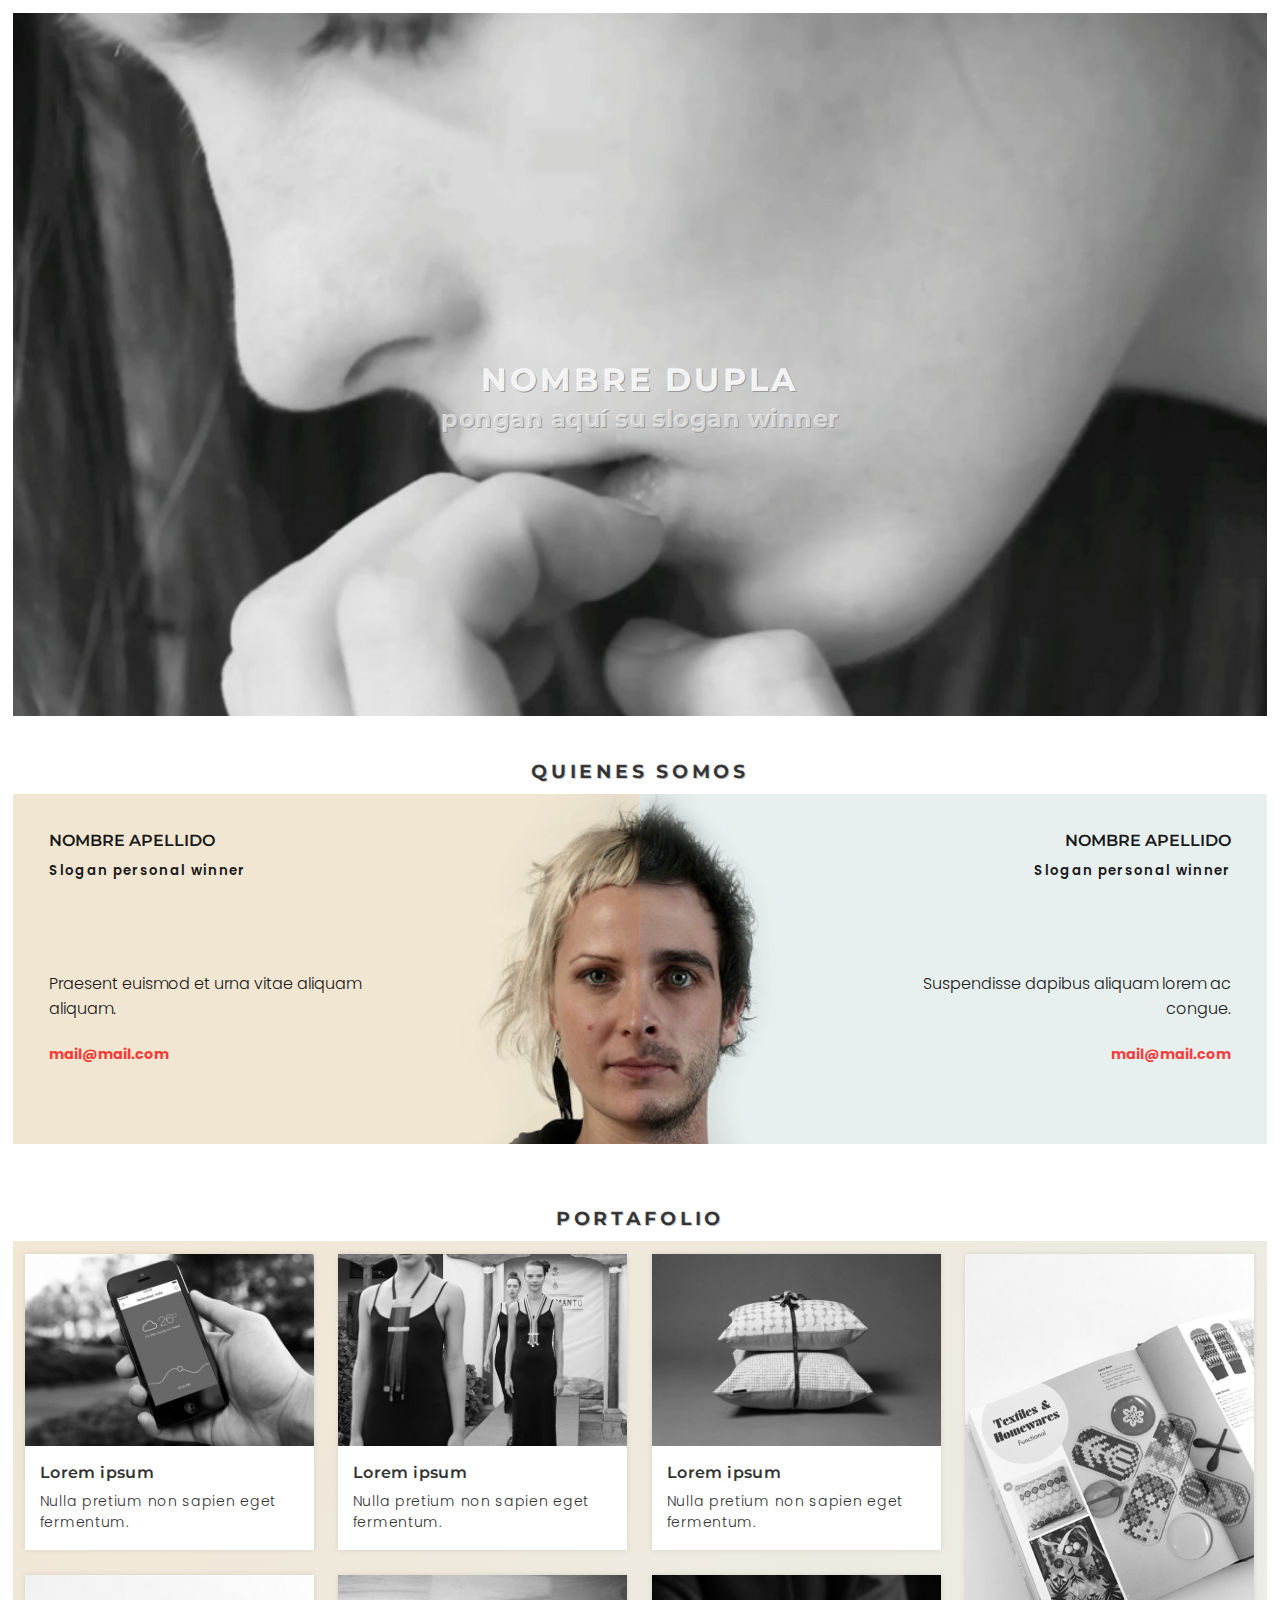
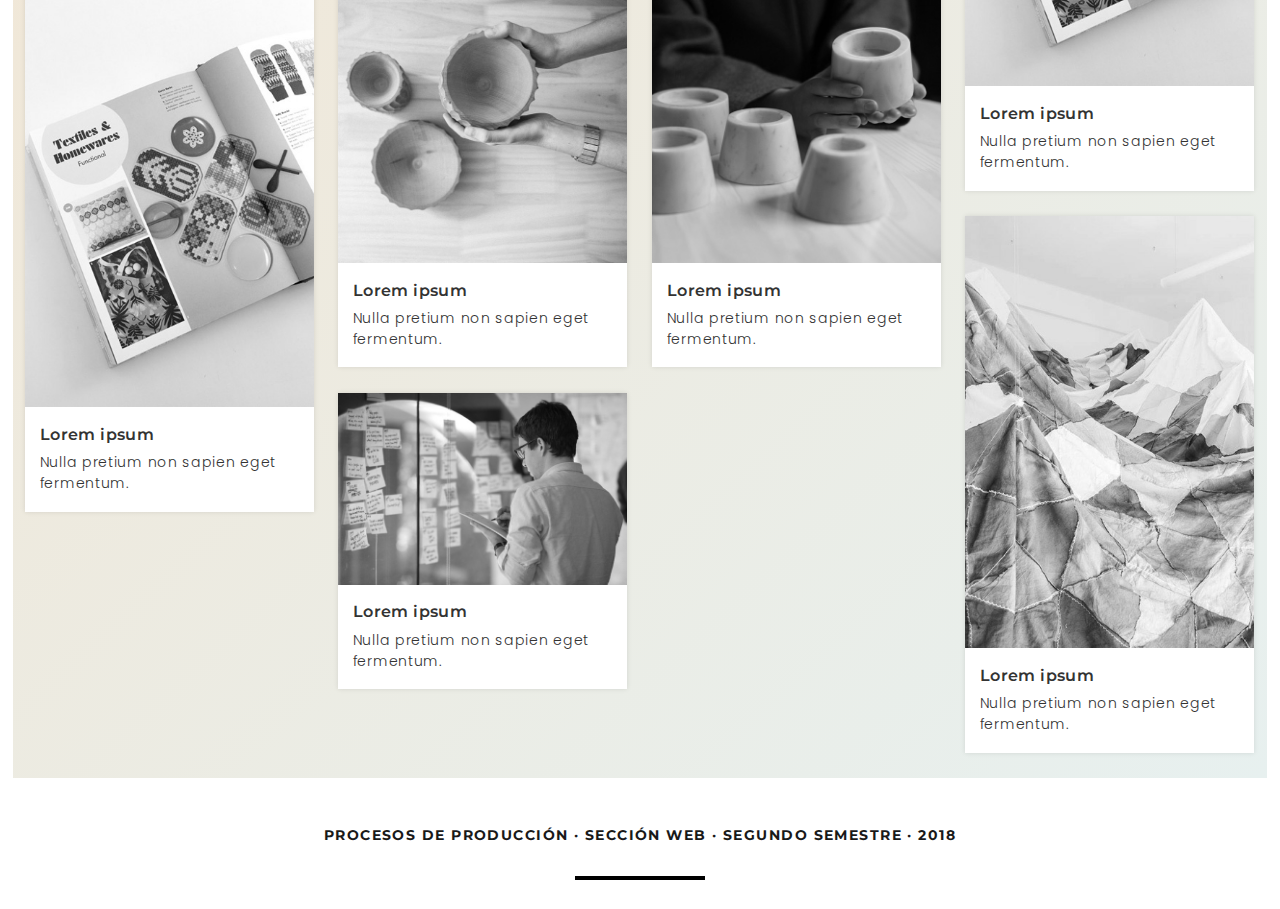
==== index.html @ a05e9e23 ":)" ====
<!DOCTYPE HTML>
<html lang="es">
<head>
<meta charset="utf-8">
<meta http-equiv="X-UA-Compatible" content="IE=edge,chrome=1">
<meta name="viewport" content="width=device-width, initial-scale=1, shrink-to-fit=no">
<meta name="title" content="NOMBRE DUPLA">
<title>NOMBRE DUPLA</title>
<!-- Search Engine -->
<meta name="description" content="cambiar">
<meta name="image" content="cambiar por una URL, debes deben la imagen en línea">
<!-- Schema.org for Google -->
<meta itemprop="name" content="cambiar">
<meta itemprop="description" content="cambiar">
<meta itemprop="image" content="cambiar por una URL, deben poner la imagen en línea">
<!-- Twitter -->
<meta name="twitter:card" content="summary">
<meta name="twitter:title" content="cambiar">
<meta name="twitter:description" content="cambiar">
<!-- Open Graph general (Facebook, Pinterest & Google+) -->
<meta name="og:title" content="cambiar">
<meta name="og:description" content="cambiar">
<meta name="og:image" content="cambiar">
<meta name="og:url" content="cambiar">
<meta name="og:site_name" content="cambiar">
<meta name="og:locale" content="es_CL">
<meta name="og:type" content="website">
<!--no confundir con la imagen representativa del sitio-->
<link rel="icon" type="image/png" href="media/favicon.png" />	
<!--ahora vinculamos los estilos-->
<link href="https://fonts.googleapis.com/css?family=Montserrat:700|Poppins:300,600" rel="stylesheet">
<link rel="stylesheet" href="estilo.css" type="text/css">
</head>
<body>
<div id="contenido">
<header>
	<h1>NOMBRE DUPLA</h1>
	<h2>pongan aquí su slogan winner</h2>
</header>
<video autoplay loop preload="auto" poster="media/video.jpg">
	<source src="media/video.webm" type="video/webm">
	<source src="media/video.mp4" type="video/mp4">
	<p>Tu navegador no soporta el elemento, actualízate.</p>
</video>
<h3>QUIENES SOMOS</h3>
<div id="somos">
	<div class="dupla primera">
		<h4>NOMBRE APELLIDO</h4>
		<h5>Slogan personal winner</h5>
		<p>Praesent euismod et urna vitae aliquam aliquam.</p>
		<address><a href="mailto:mail@mail.com">mail@mail.com</a></address>
	</div><!--/dupla primera-->
	<div class="dupla segunda">
		<h4>NOMBRE APELLIDO</h4>
		<h5>Slogan personal winner</h5>
		<p>Suspendisse dapibus aliquam lorem ac congue.</p>
		<address><a href="mailto:mail@mail.com">mail@mail.com</a></address>
	</div><!--/dupla segunda-->
	<hr />
</div><!--/somos-->
<h3>PORTAFOLIO</h3>
<div id="portafolio">
	<div class="item">
		<figure><img src="media/foto-01.jpg"/></figure>
	  	<h4>Lorem ipsum</h4>
	  	<p>Nulla pretium non sapien eget fermentum.</p>
	</div><!--/item-->
	<div class="item">
		<figure><img src="media/foto-02.jpg"/></figure>
	  	<h4>Lorem ipsum</h4>
	  	<p>Nulla pretium non sapien eget fermentum.</p>
	</div><!--/item-->
	<div class="item">
		<figure><img src="media/foto-03.jpg"/></figure>
	  	<h4>Lorem ipsum</h4>
	  	<p>Nulla pretium non sapien eget fermentum.</p>
	</div><!--/item-->
	<div class="item">
		<figure><img src="media/foto-04.jpg"/></figure>
	  	<h4>Lorem ipsum</h4>
	  	<p>Nulla pretium non sapien eget fermentum.</p>
	</div><!--/item-->
	<div class="item">
		<figure><img src="media/foto-04.jpg"/></figure>
	  	<h4>Lorem ipsum</h4>
	  	<p>Nulla pretium non sapien eget fermentum.</p>
	</div><!--/item-->
	<div class="item">
		<figure><img src="media/foto-05.jpg"/></figure>
	  	<h4>Lorem ipsum</h4>
	  	<p>Nulla pretium non sapien eget fermentum.</p>
	</div><!--/item-->
	<div class="item">
		<figure><img src="media/foto-06.jpg"/></figure>
	  	<h4>Lorem ipsum</h4>
	  	<p>Nulla pretium non sapien eget fermentum.</p>
	</div><!--/item-->
	<div class="item">
		<figure><img src="media/foto-07.jpg"/></figure>
	  	<h4>Lorem ipsum</h4>
	  	<p>Nulla pretium non sapien eget fermentum.</p>
	</div><!--/item-->
	<div class="item">
		<figure><img src="media/foto-08.jpg"/></figure>
	  	<h4>Lorem ipsum</h4>
	  	<p>Nulla pretium non sapien eget fermentum.</p>
	</div><!--/item-->
</div><!--/portafolio-->

<footer>
	<p>Procesos de Producción · sección web · segundo semestre · 2018</p>
	<hr />
</footer>

</div><!--/contenido-->
<script src="masonry.pkgd.min.js"></script>
<script>
window.onload = function() {
var container = document.querySelector('#portafolio');
var msnry = new Masonry( portafolio, {
  itemSelector: '.item'
});
};
</script>
</body>
</html>
---- estilo.css ----
*{
	margin:0;
	padding:0;
}

body{
	background:rgba(255,255,255,1);
	color:rgba(25,25,25,1);
	font-family: 'Poppins', sans-serif;
	font-weight:300;
}

h1, h2, h3, h4{
	font-family: 'Montserrat', sans-serif; 
	font-weight:700; 
}

h1{
	letter-spacing:0.1em;
	color:rgba(255,255,255,0.9);
	text-shadow: 1px 1px 0 #999;	
	text-align:center;
}

h2{
	letter-spacing:0.02em; 
	color:rgba(255,255,255,0.6); 
	padding:0.2em 0; 
	text-shadow: 1px 1px 0 #999;
	text-align:center;		
}

h3{
	letter-spacing:0.2em; 
	color:rgba(0,0,0,.75); 
	padding:2em 0 0.6em 0; 
	text-shadow: 1px 1px 0 #ccc;
	text-align:center;	
}

h4, h5, h6{
	font-weight:left;
	font-weight:600; 	
}

#contenido{width:98%; margin:1% auto;}

header{
	width:98%;
	top:40%;
	position: absolute;
	text-align:center;
	z-index:9;
	color:white;
}

@media screen and (max-width: 980px){
	header{top:20%;}
}

@media screen and (max-width: 760px){
	header{top:10%;}
}

video{
	width:100%;
	height:auto;
	}

#somos{
	width:100%;
	background:rgb(250,250,250);
	margin-bottom:2%;
	}

.dupla{
	width:46%;
	padding:2%;
	float:left;
	background-color:red;
	}

.dupla a{
	color:rgba(255,0,0,0.75);
	text-decoration:none;
	font-weight:700;
}

.dupla a:hover{
	color:rgba(255,0,0,1);
	text-decoration:underline;
}

.primera{
	min-height:300px;
	text-align:left;
	background-color:rgba(241,230,210,1);
	background-image:url('media/dupla-01.jpg');
	background-position:top right;
	background-repeat:no-repeat;
	background-size:auto 100%;
}
.primera h4{padding: 2% 40% 1% 2%;}

.primera h5{padding: 1% 40% 2% 2%; margin-bottom:5em; letter-spacing:0.1em;}

.primera p{padding: 2% 40% 2% 2%;}

.primera address{padding: 2% 40% 2% 2%; font-size:0.9em; font-style:normal;}

.segunda{
	min-height:300px;
	text-align:right;
	background-color:rgba(231,240,239,1);
	background-image:url('media/dupla-02.jpg');
	background-position:top left;
	background-repeat:no-repeat;
	background-size:auto 100%;
}

.segunda h4{padding: 2% 2% 1% 40%;}

.segunda h5{padding: 1% 2% 2% 40%; margin-bottom:5em; letter-spacing:0.1em;}

.segunda p{padding: 2% 2% 2% 40%;}

.segunda address{padding: 2% 2% 2% 40%; font-size:0.9em; font-style:normal;}

#somos hr{
	clear:both;
	border:none;
	}

#portafolio{
	width:100%;
	padding-bottom:1%;
	background:linear-gradient(to bottom right, #F2E6D4, #E7F0EF);
}

.item {
	width:23%;
	margin:1%;
	color:#333;
	background:white;
	box-shadow:0 0 5px rgba(0,0,0,.1);
}

.item:hover{
	cursor:crosshair;
}

.item figure{
	overflow:hidden;
}

.item figure img{
	width:100%; 
	height:auto; 
	margin-bottom:-4px;
	filter: grayscale(1);
}

.item:hover figure img{
	transform:scale(1.25);
	filter: grayscale(0);	
	transition:all ease-out 0.5s;
}

.item h4{
	font-size:1em;
	letter-spacing:0.025em;
	margin:5% 5% 3% 5%;
}

.item p{
	font-size:0.875em;
	letter-spacing:0.05em;
	margin:2% 5% 6% 5%;
}

footer{
	width:100%;
	padding:3em 0 1em 0;
	text-align:center;
	font-family: 'Montserrat', sans-serif; 
	font-weight:700; 	
}

footer p{
	text-transform:uppercase;
	letter-spacing:0.1em;
	font-size:0.9em;
	}

footer hr{
	border:2px solid #000;
	width:10%;
	margin:2em auto 0 auto;
	}

@media screen and (orientation: portrait){

	.dupla{
		width:96%;
		padding:2%;
		float:left;
	}
	.item{
		width:48%;
		margin:1%;
		background:#F0E5D3;
		color:#333;
	}

	footer hr{
	width:20%;
	}
}
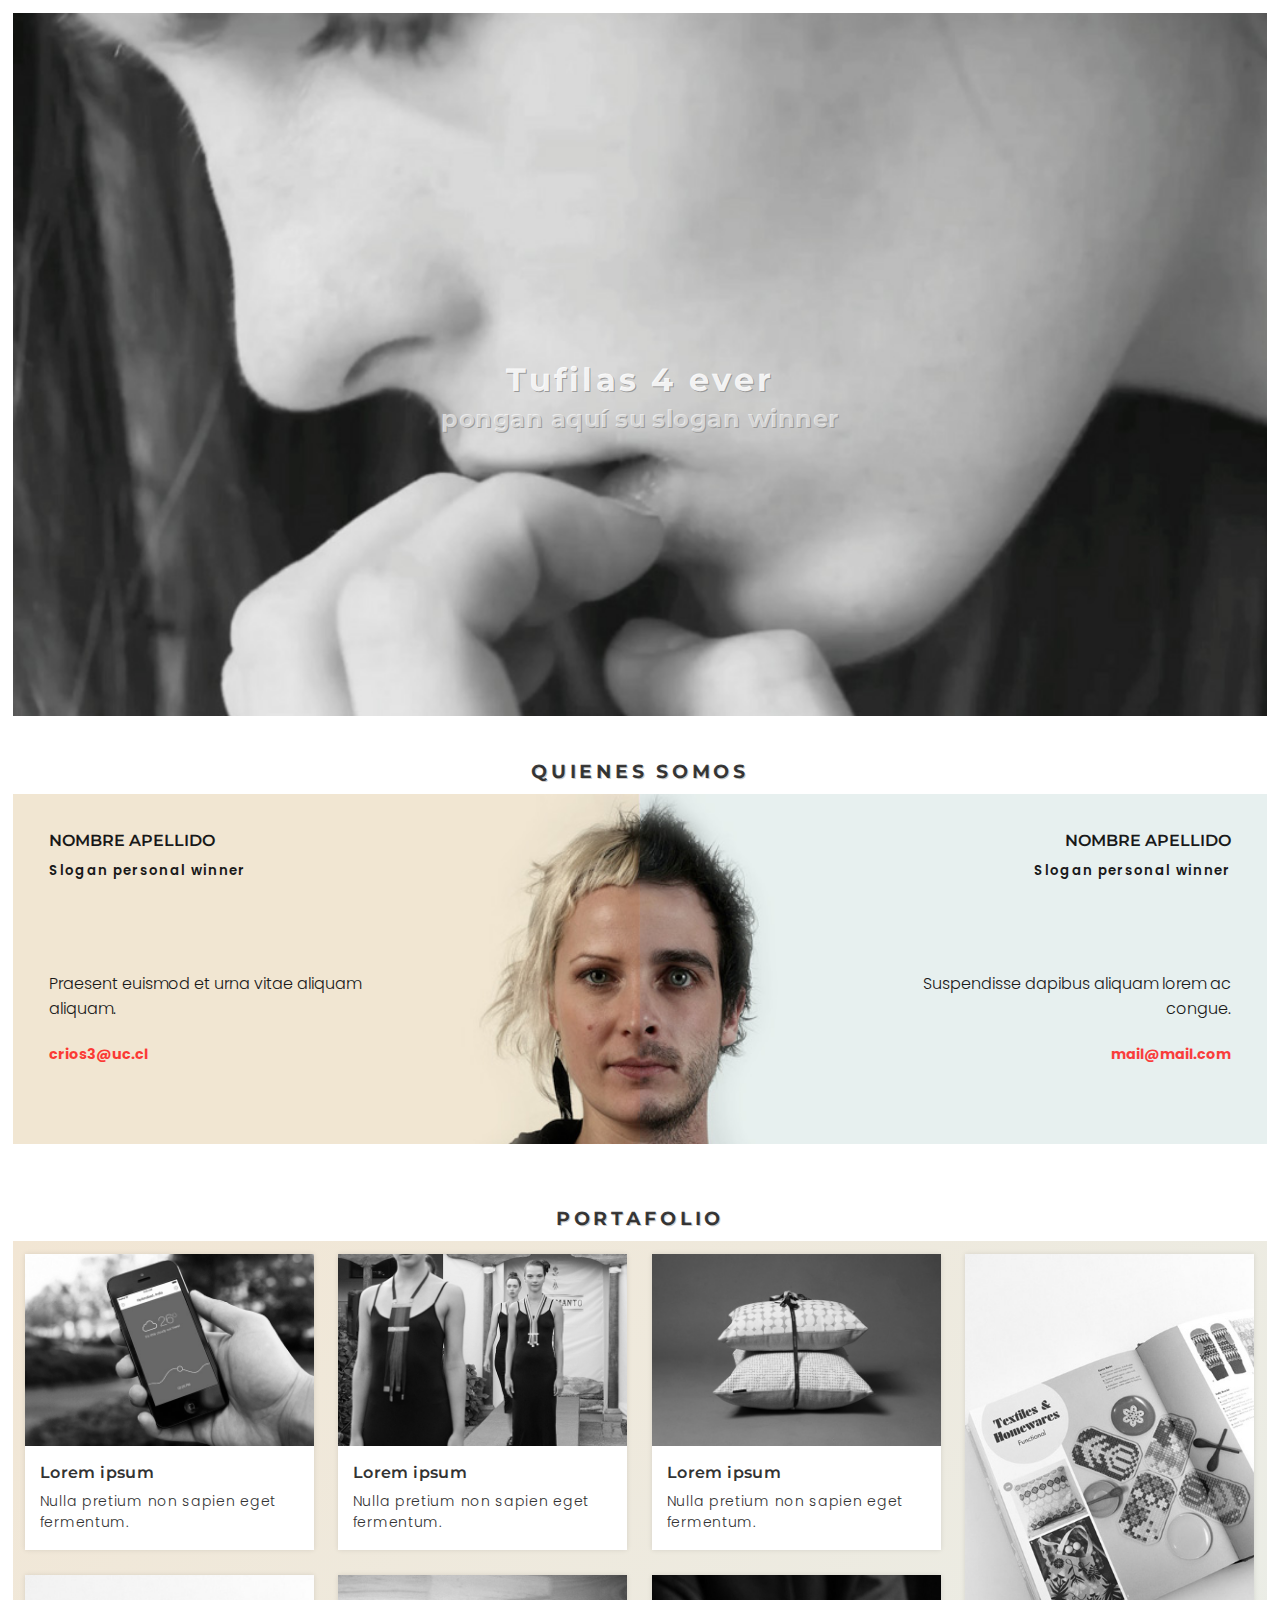
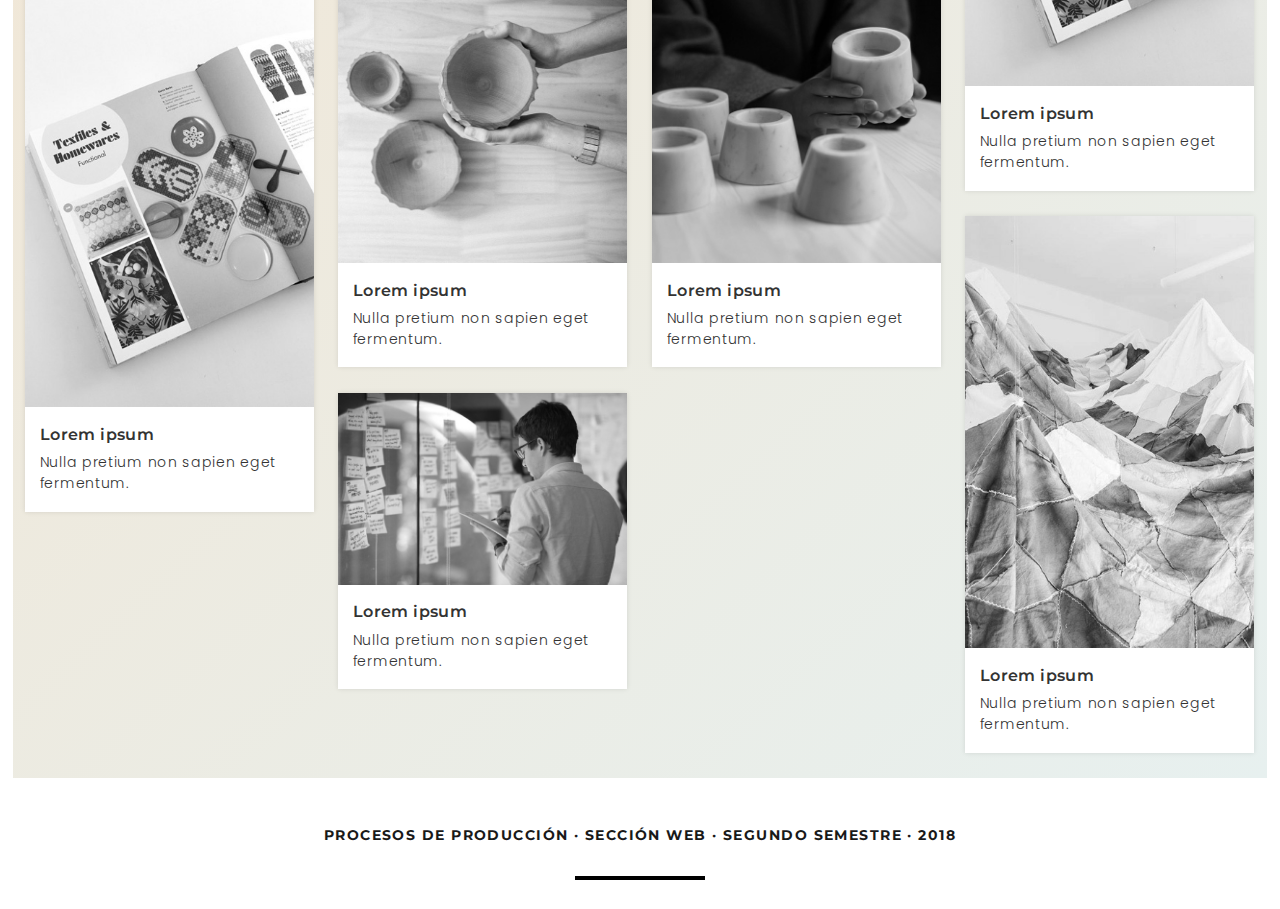
==== commit f9c3feff: ":)" ====
--- a/index.html
+++ b/index.html
@@ -4,8 +4,8 @@
 <meta charset="utf-8">
 <meta http-equiv="X-UA-Compatible" content="IE=edge,chrome=1">
 <meta name="viewport" content="width=device-width, initial-scale=1, shrink-to-fit=no">
-<meta name="title" content="NOMBRE DUPLA">
-<title>NOMBRE DUPLA</title>
+<meta name="title" content="Tufilas 4 ever">
+<title>Tufilas 4 ever</title>
 <!-- Search Engine -->
 <meta name="description" content="cambiar">
 <meta name="image" content="cambiar por una URL, debes deben la imagen en línea">
@@ -26,7 +26,7 @@
 <meta name="og:locale" content="es_CL">
 <meta name="og:type" content="website">
 <!--no confundir con la imagen representativa del sitio-->
-<link rel="icon" type="image/png" href="media/favicon.png" />	
+<link rel="icon" type="image/png" href="media/favicon.png" />
 <!--ahora vinculamos los estilos-->
 <link href="https://fonts.googleapis.com/css?family=Montserrat:700|Poppins:300,600" rel="stylesheet">
 <link rel="stylesheet" href="estilo.css" type="text/css">
@@ -34,7 +34,7 @@
 <body>
 <div id="contenido">
 <header>
-	<h1>NOMBRE DUPLA</h1>
+	<h1>Tufilas 4 ever</h1>
 	<h2>pongan aquí su slogan winner</h2>
 </header>
 <video autoplay loop preload="auto" poster="media/video.jpg">
@@ -48,7 +48,7 @@
 		<h4>NOMBRE APELLIDO</h4>
 		<h5>Slogan personal winner</h5>
 		<p>Praesent euismod et urna vitae aliquam aliquam.</p>
-		<address><a href="mailto:mail@mail.com">mail@mail.com</a></address>
+		<address><a href="mailto:crios3@uc.cl">crios3@uc.cl</a></address>
 	</div><!--/dupla primera-->
 	<div class="dupla segunda">
 		<h4>NOMBRE APELLIDO</h4>
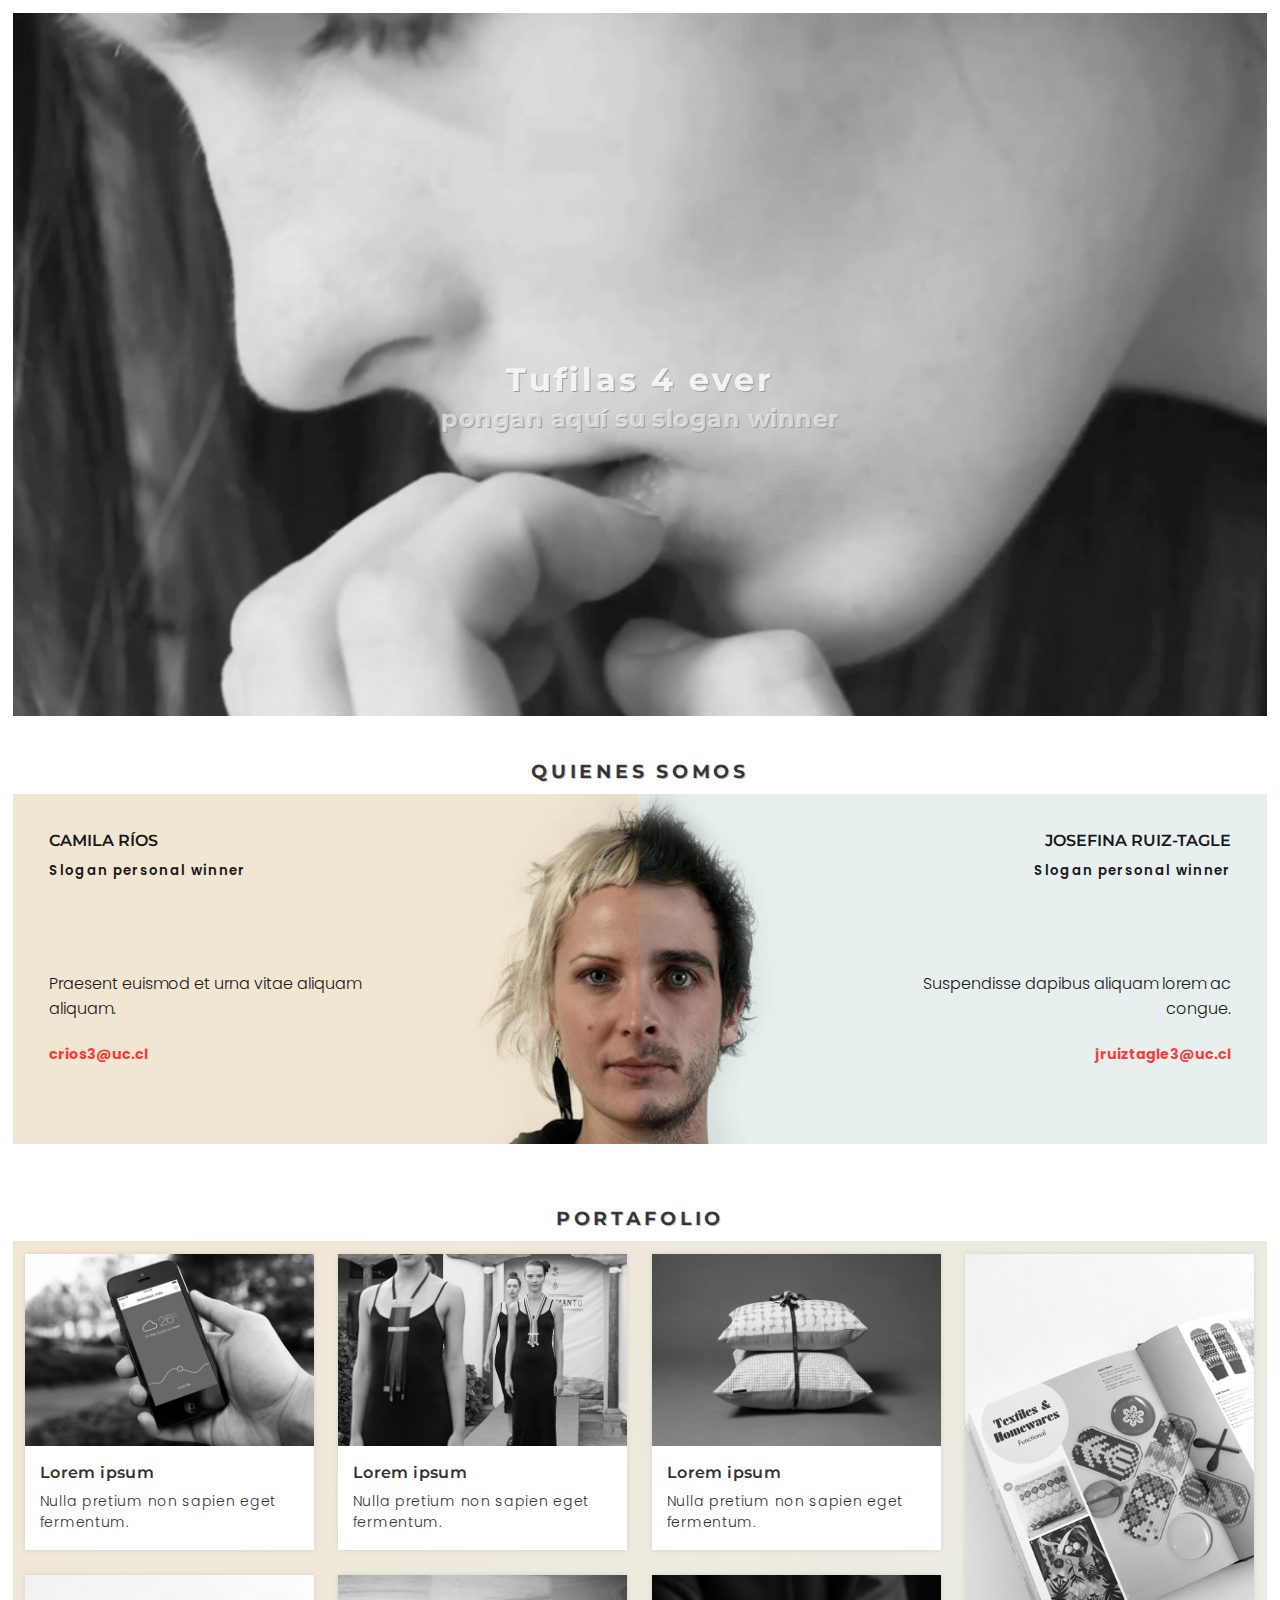
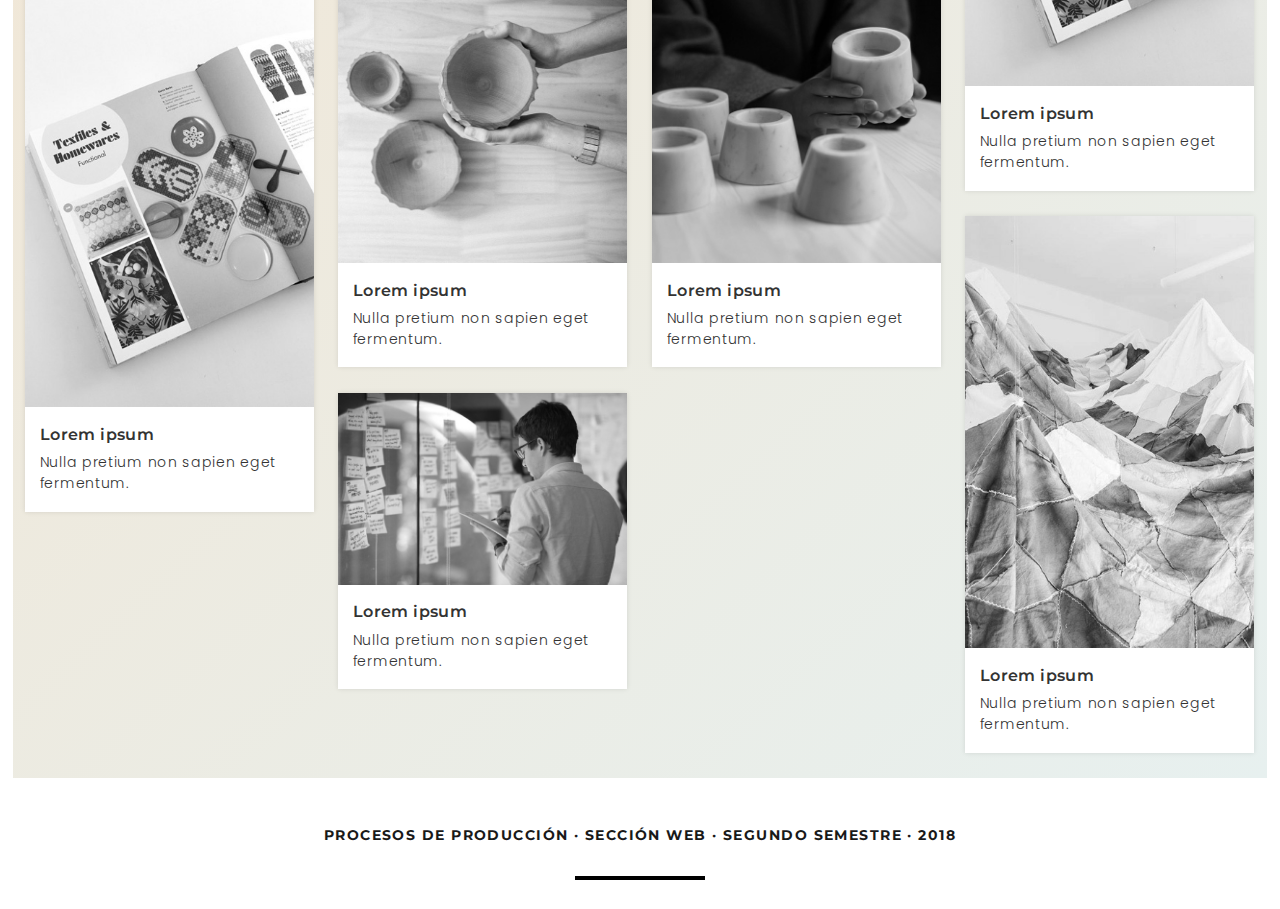
==== commit f3766580: "<3" ====
--- a/index.html
+++ b/index.html
@@ -45,16 +45,16 @@
 <h3>QUIENES SOMOS</h3>
 <div id="somos">
 	<div class="dupla primera">
-		<h4>NOMBRE APELLIDO</h4>
+		<h4>CAMILA RÍOS</h4>
 		<h5>Slogan personal winner</h5>
 		<p>Praesent euismod et urna vitae aliquam aliquam.</p>
 		<address><a href="mailto:crios3@uc.cl">crios3@uc.cl</a></address>
 	</div><!--/dupla primera-->
 	<div class="dupla segunda">
-		<h4>NOMBRE APELLIDO</h4>
+		<h4>JOSEFINA RUIZ-TAGLE</h4>
 		<h5>Slogan personal winner</h5>
 		<p>Suspendisse dapibus aliquam lorem ac congue.</p>
-		<address><a href="mailto:mail@mail.com">mail@mail.com</a></address>
+		<address><a href="mailto:jruiztagle3@uc.cl">jruiztagle3@uc.cl</a></address>
 	</div><!--/dupla segunda-->
 	<hr />
 </div><!--/somos-->
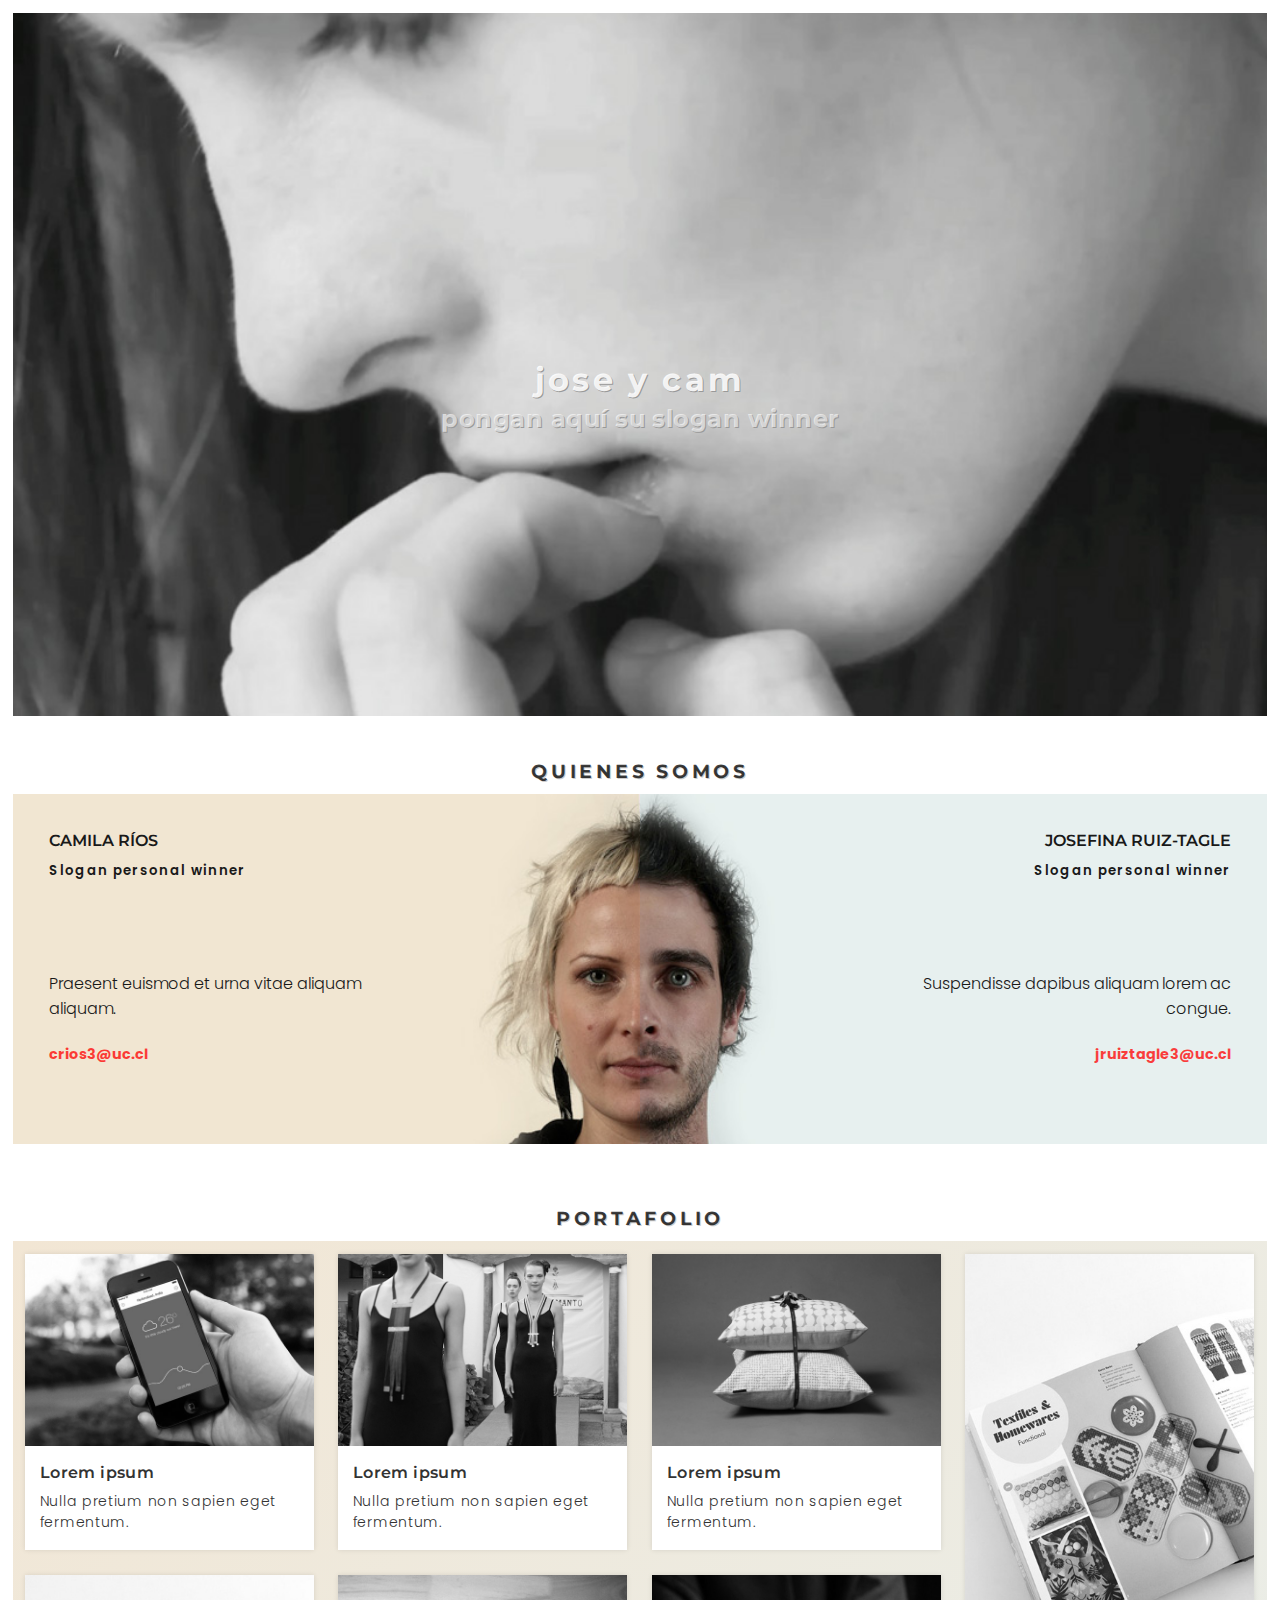
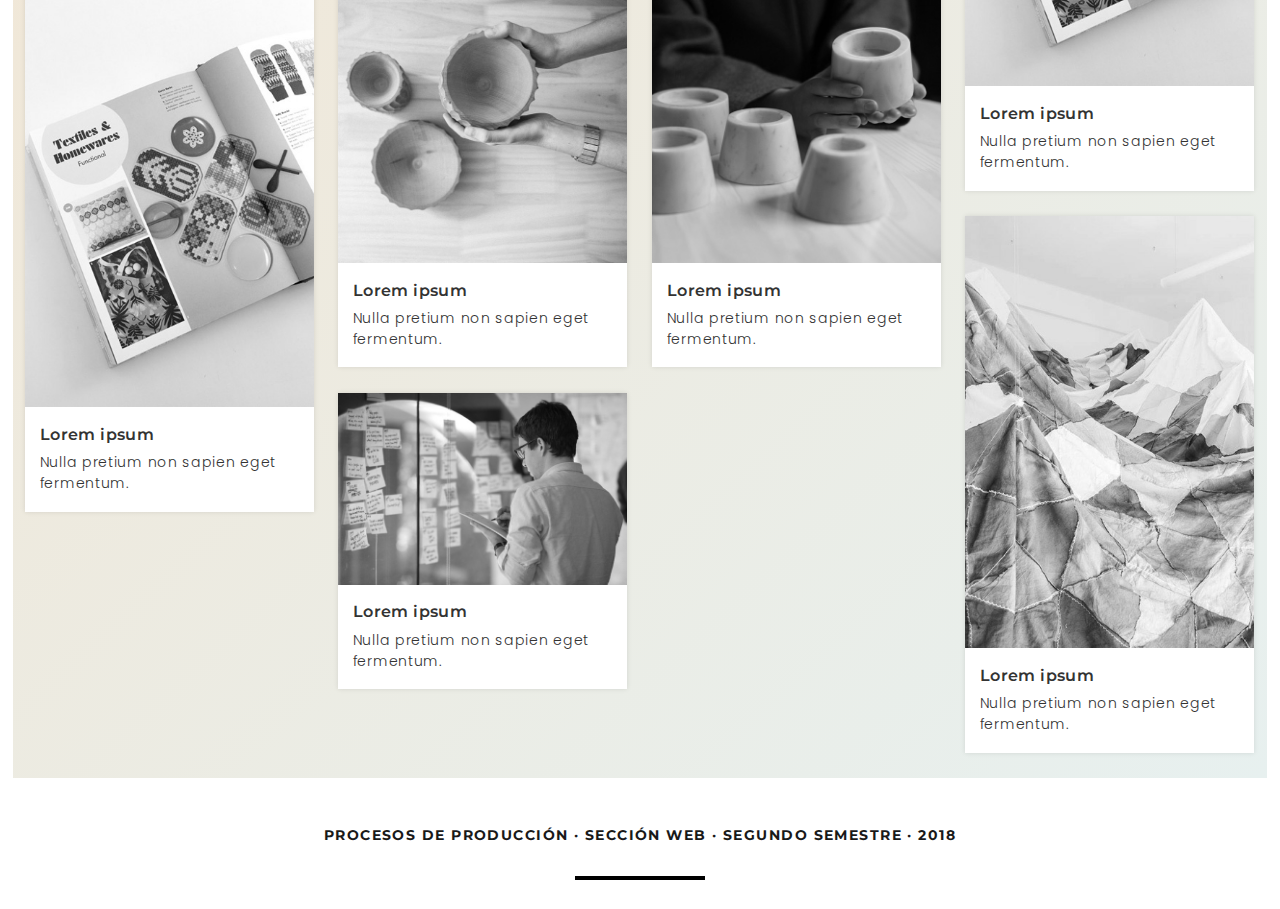
==== commit 1bc9daee: "<3" ====
--- a/index.html
+++ b/index.html
@@ -4,8 +4,8 @@
 <meta charset="utf-8">
 <meta http-equiv="X-UA-Compatible" content="IE=edge,chrome=1">
 <meta name="viewport" content="width=device-width, initial-scale=1, shrink-to-fit=no">
-<meta name="title" content="Tufilas 4 ever">
-<title>Tufilas 4 ever</title>
+<meta name="title" content="jose y cam">
+<title>jose y cam</title>
 <!-- Search Engine -->
 <meta name="description" content="cambiar">
 <meta name="image" content="cambiar por una URL, debes deben la imagen en línea">
@@ -34,7 +34,7 @@
 <body>
 <div id="contenido">
 <header>
-	<h1>Tufilas 4 ever</h1>
+	<h1>jose y cam</h1>
 	<h2>pongan aquí su slogan winner</h2>
 </header>
 <video autoplay loop preload="auto" poster="media/video.jpg">
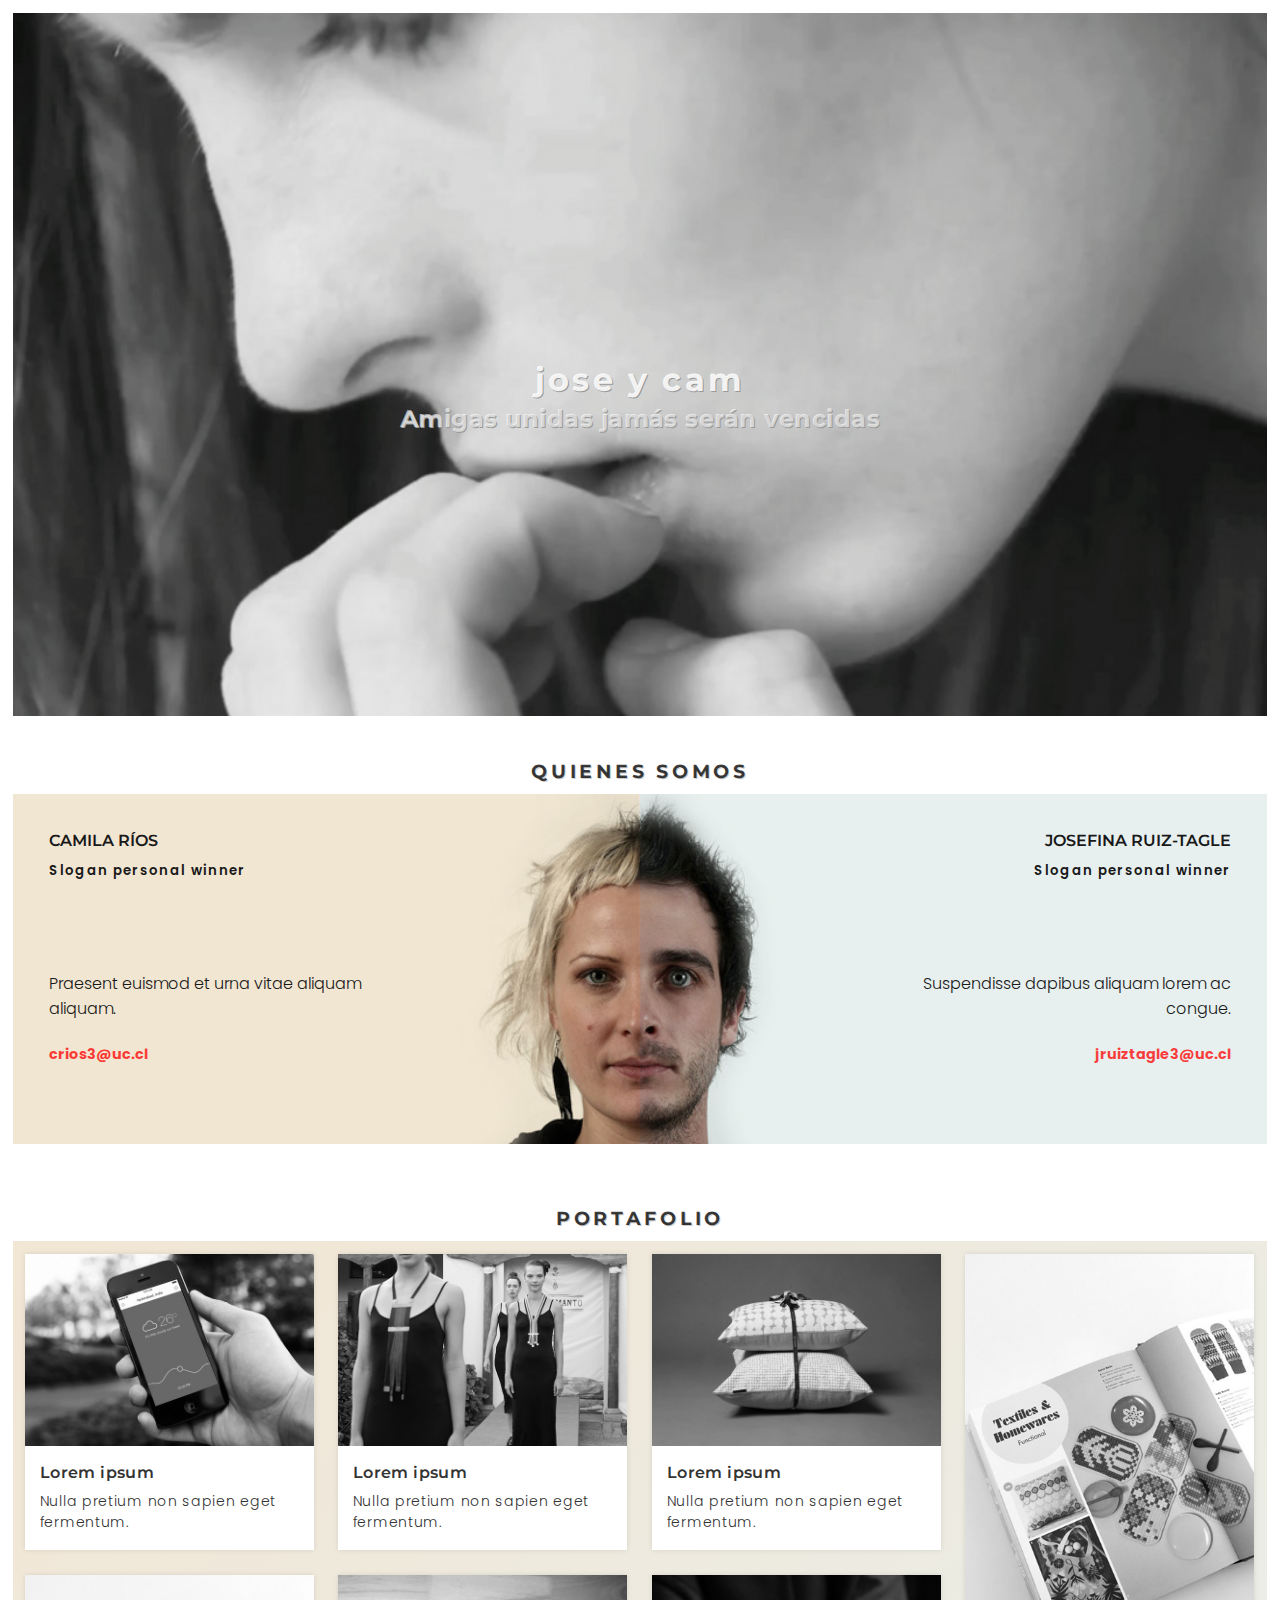
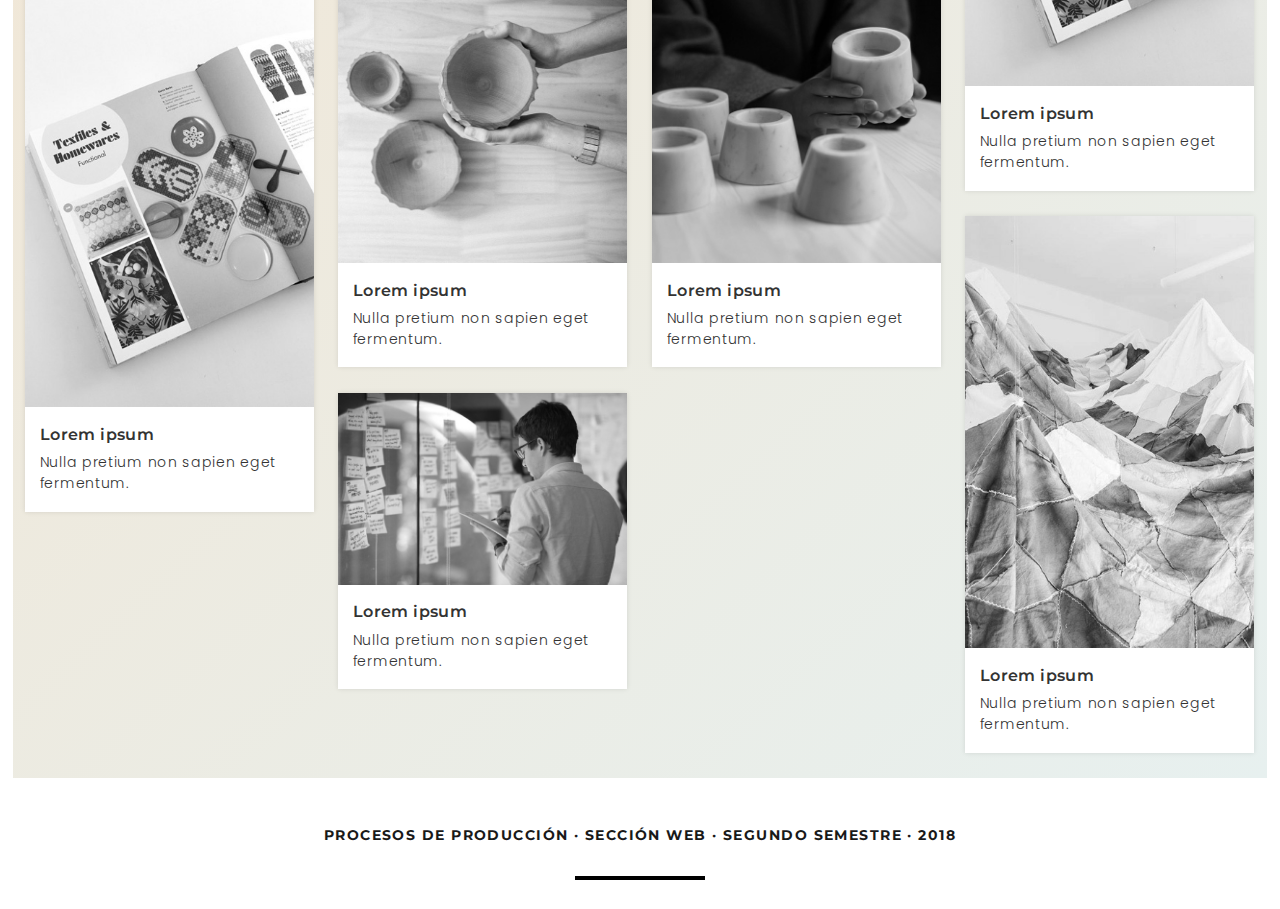
==== commit a8e0de80: "<3" ====
--- a/index.html
+++ b/index.html
@@ -35,7 +35,7 @@
 <div id="contenido">
 <header>
 	<h1>jose y cam</h1>
-	<h2>pongan aquí su slogan winner</h2>
+	<h2>Amigas unidas jamás serán vencidas</h2>
 </header>
 <video autoplay loop preload="auto" poster="media/video.jpg">
 	<source src="media/video.webm" type="video/webm">
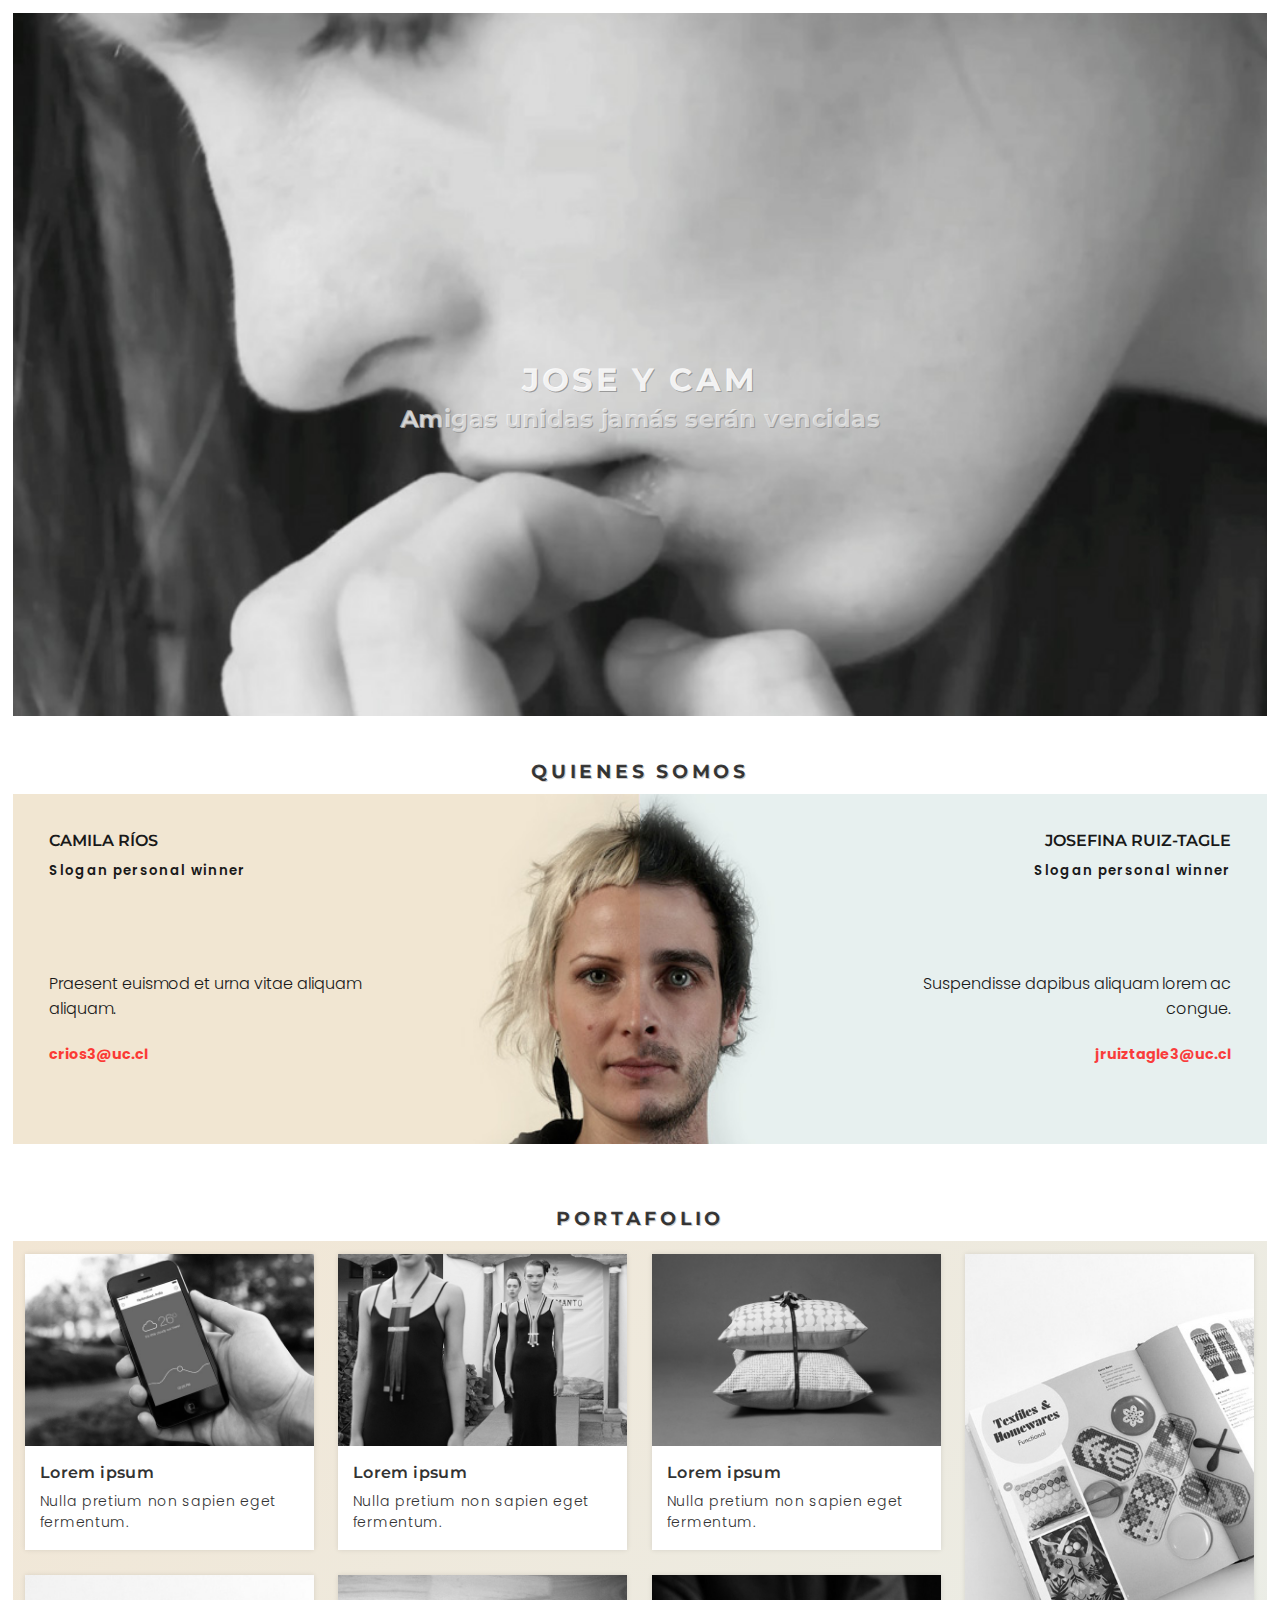
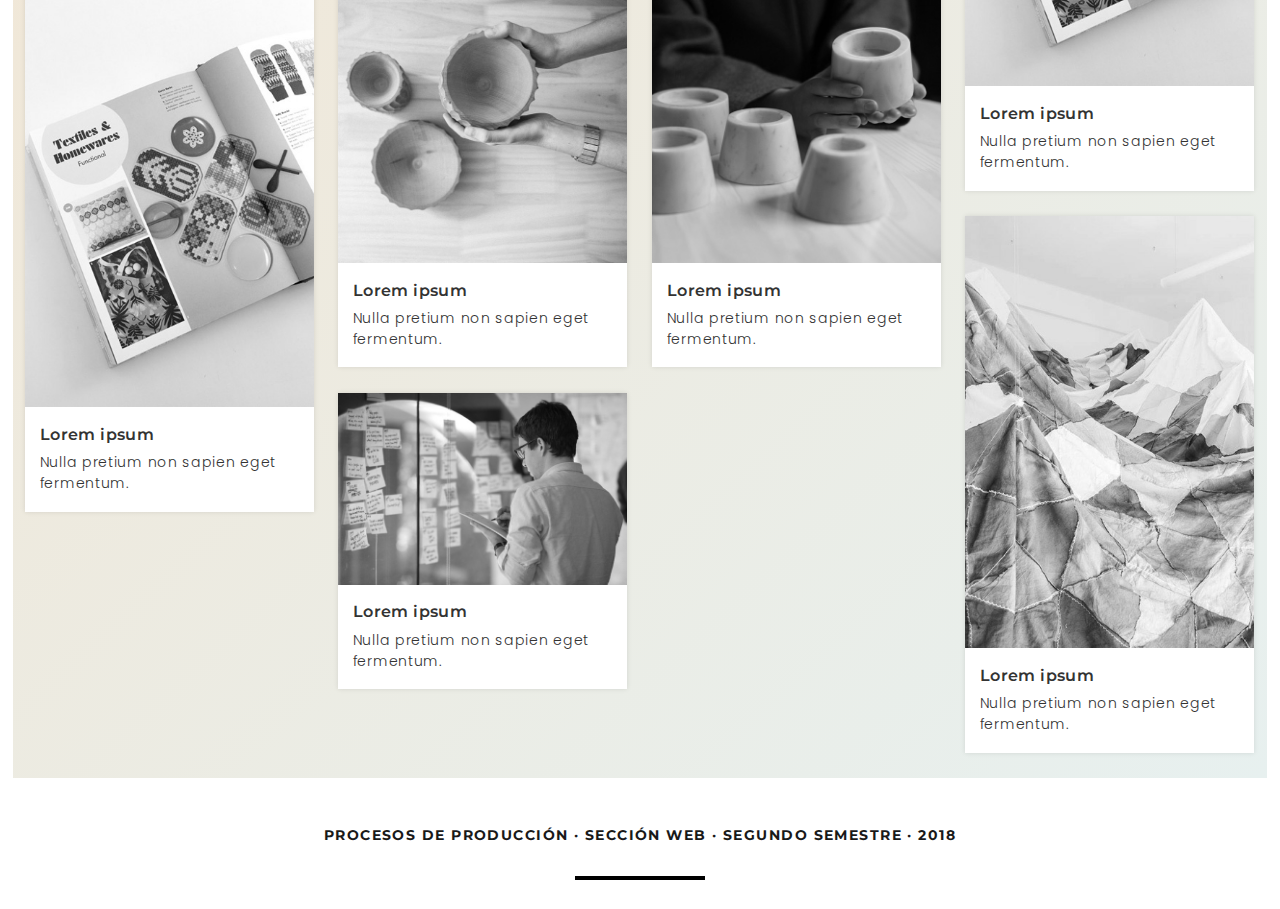
==== commit c3c8c188: "<3" ====
--- a/index.html
+++ b/index.html
@@ -4,8 +4,8 @@
 <meta charset="utf-8">
 <meta http-equiv="X-UA-Compatible" content="IE=edge,chrome=1">
 <meta name="viewport" content="width=device-width, initial-scale=1, shrink-to-fit=no">
-<meta name="title" content="jose y cam">
-<title>jose y cam</title>
+<meta name="title" content="JOSE Y CAM">
+<title>JOSE Y CAM</title>
 <!-- Search Engine -->
 <meta name="description" content="cambiar">
 <meta name="image" content="cambiar por una URL, debes deben la imagen en línea">
@@ -34,7 +34,7 @@
 <body>
 <div id="contenido">
 <header>
-	<h1>jose y cam</h1>
+	<h1>JOSE Y CAM</h1>
 	<h2>Amigas unidas jamás serán vencidas</h2>
 </header>
 <video autoplay loop preload="auto" poster="media/video.jpg">
